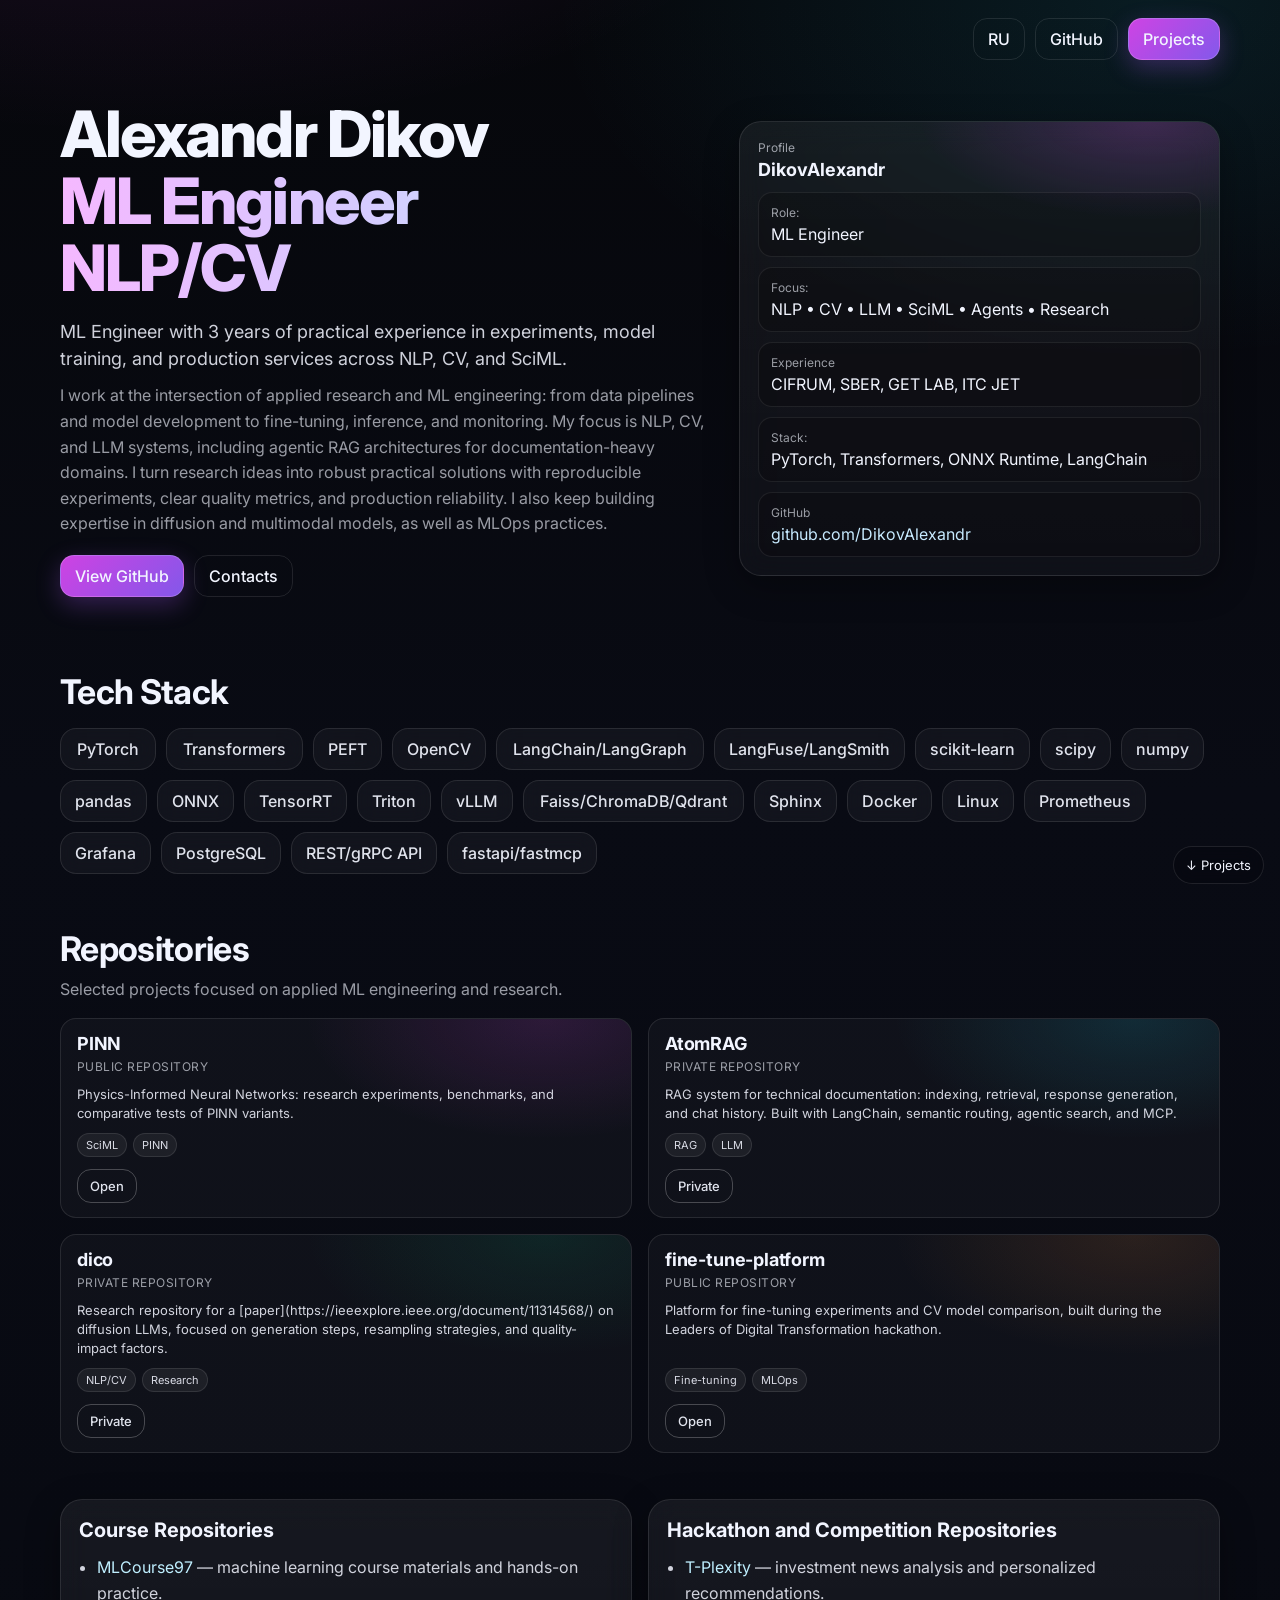
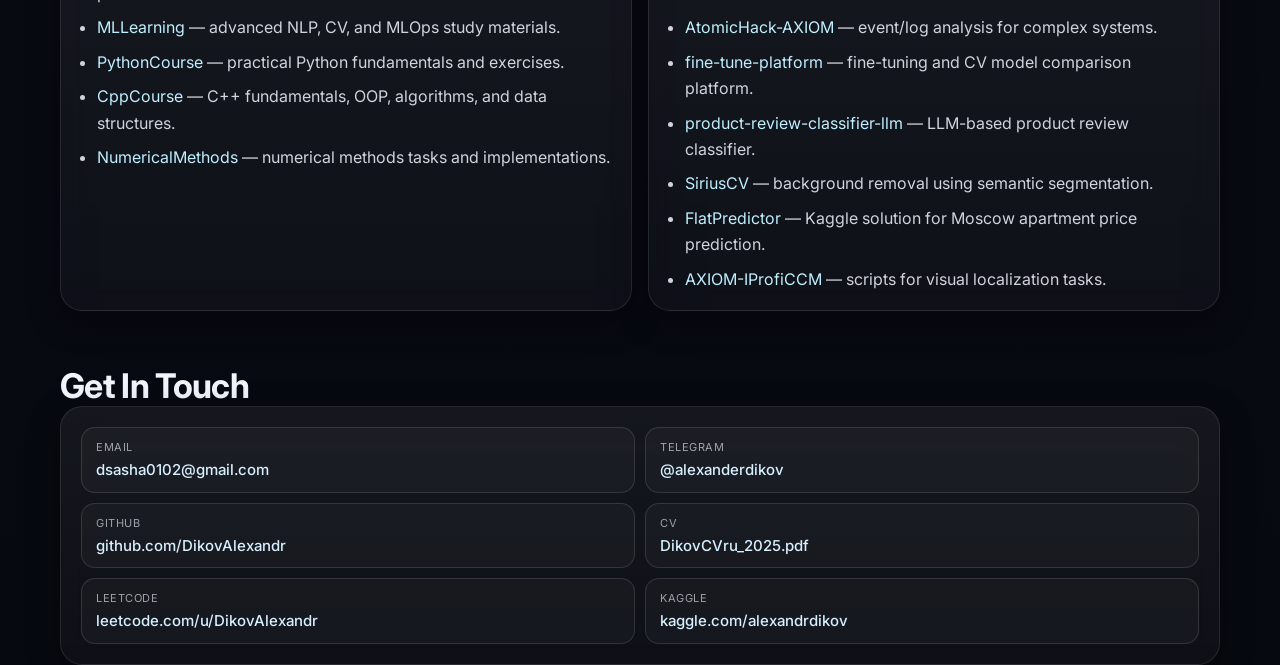
==== index-en.html @ 6590a525 "Add eng version" ====
<!doctype html>
<html lang="en">
<head>
  <meta charset="UTF-8" />
  <meta name="viewport" content="width=device-width, initial-scale=1.0" />
  <title>Alexandr Dikov — ML Engineer (NLP/CV)</title>
  <meta name="description" content="Alexandr Dikov — ML Engineer portfolio: NLP, CV, LLM systems, RAG, and applied ML research." />
  <meta name="theme-color" content="#0a0b12" />

  <meta property="og:title" content="Alexandr Dikov — ML Engineer" />
  <meta property="og:description" content="Portfolio website" />
  <meta property="og:type" content="website" />
  <meta property="og:url" content="https://dikovalexandr.github.io/" />

  <link rel="preconnect" href="https://fonts.googleapis.com">
  <link rel="preconnect" href="https://fonts.gstatic.com" crossorigin>
  <link href="https://fonts.googleapis.com/css2?family=Inter:wght@400;500;600;700;800&display=swap" rel="stylesheet">

  <link rel="stylesheet" href="./style.css" />
</head>
  <body>
  <canvas id="bg-canvas" aria-hidden="true"></canvas>

  <header class="topbar container reveal">
    <nav class="top-actions">
      <a class="btn btn-ghost" href="./index.html" rel="noreferrer">
        RU
      </a>
      <a class="btn btn-ghost" href="https://github.com/DikovAlexandr" target="_blank" rel="noreferrer">
        GitHub
      </a>
      <a class="btn btn-primary" href="#projects">
        Projects
      </a>
    </nav>
  </header>

  <main>
    <section class="hero container">
      <div class="hero-left reveal">
        <h1>
          Alexandr Dikov
          <span class="gradient-text">ML Engineer <br> NLP/CV</span>
        </h1>

        <p class="lead">
          ML Engineer with 3 years of practical experience in experiments, model training, and production services across NLP, CV, and SciML.
        </p>

        <p class="sublead">
            I work at the intersection of applied research and ML engineering: from data pipelines and model development to fine-tuning, inference, and monitoring. My focus is NLP, CV, and LLM systems, including agentic RAG architectures for documentation-heavy domains.
            I turn research ideas into robust practical solutions with reproducible experiments, clear quality metrics, and production reliability. I also keep building expertise in diffusion and multimodal models, as well as MLOps practices.
        </p>

        <div class="hero-actions">
          <a class="btn btn-primary" href="https://github.com/DikovAlexandr" target="_blank" rel="noreferrer">
            View GitHub
          </a>
          <a class="btn btn-ghost" href="#contacts">
            Contacts
          </a>
        </div>
      </div>

      <aside class="hero-right reveal delay-1">
        <div class="glass-card identity-card">
          <div class="identity-header">
            <div>
              <div class="muted">Profile</div>
              <div class="identity-name">DikovAlexandr</div>
            </div>
          </div>

          <div class="identity-list">
            <div class="info-card">
              <div class="muted">Role:</div>
              <div>ML Engineer</div>
            </div>
            <div class="info-card">
              <div class="muted">Focus:</div>
              <div>NLP • CV • LLM • SciML • Agents • Research</div>
            </div>
            <div class="info-card">
              <div class="muted">Experience</div>
              <div>CIFRUM, SBER, GET LAB, ITC JET</div>
            </div>
            <div class="info-card">
              <div class="muted">Stack:</div>
              <div>PyTorch, Transformers, ONNX Runtime, LangChain</div>
            </div>
            <div class="info-card">
              <div class="muted">GitHub</div>
              <div>
                <a href="https://github.com/DikovAlexandr" target="_blank" rel="noreferrer">
                  github.com/DikovAlexandr
                </a>
              </div>
            </div>
          </div>
        </div>
      </aside>
    </section>

    <section class="container section reveal">
      <div class="section-head">
        <!-- <div class="section-kicker">Technologies</div> -->
        <h2>Tech Stack</h2>
      </div>

      <div class="chips-grid">
        <div class="chip chip-wide">PyTorch</div>
        <div class="chip chip-wide">Transformers</div>
        <div class="chip">PEFT</div>
        <div class="chip">OpenCV</div>
        <div class="chip chip-wide">LangChain/LangGraph</div>
        <div class="chip">LangFuse/LangSmith</div>
        <div class="chip">scikit-learn</div>
        <div class="chip">scipy</div>
        <div class="chip">numpy</div>
        <div class="chip">pandas</div>
        <div class="chip">ONNX</div>
        <div class="chip">TensorRT</div>
        <div class="chip">Triton</div>
        <div class="chip">vLLM</div>
        <div class="chip chip-wide">Faiss/ChromaDB/Qdrant</div>
        <div class="chip">Sphinx</div>
        <div class="chip">Docker</div>
        <div class="chip">Linux</div>
        <div class="chip">Prometheus</div>
        <div class="chip">Grafana</div>
        <div class="chip">PostgreSQL</div>
        <div class="chip">REST/gRPC API</div>
        <div class="chip">fastapi/fastmcp</div>
      </div>
    </section>

    <section id="projects" class="container section">
      <div class="section-head reveal">
        <!-- <div class="section-kicker">Repositories</div> -->
        <h2>Repositories</h2>
        <p class="section-desc">
          Selected projects focused on applied ML engineering and research.
        </p>
      </div>

      <div class="projects-grid">
        <article class="project-card project-card-compact">
          <div class="project-glow glow-pink"></div>
          <div class="project-content">
            <div class="project-top">
              <div>
                <h3>PINN</h3>
                <p>Public repository</p>
              </div>
            </div>
            <p class="project-text">
              Physics-Informed Neural Networks: research experiments, benchmarks, and comparative tests of PINN variants.
            </p>
            <div class="tags">
              <span>SciML</span>
              <span>PINN</span>
            </div>
            <a class="btn btn-card" href="https://github.com/DikovAlexandr/PINN" target="_blank" rel="noreferrer">Open</a>
          </div>
        </article>

        <article class="project-card project-card-compact">
          <div class="project-glow glow-cyan"></div>
          <div class="project-content">
            <div class="project-top">
              <div>
                <h3>AtomRAG</h3>
                <p>Private repository</p>
              </div>
            </div>
            <p class="project-text">
              RAG system for technical documentation: indexing, retrieval, response generation, and chat history. Built with LangChain, semantic routing, agentic search, and MCP.
            </p>
            <div class="tags">
              <span>RAG</span>
              <span>LLM</span>
            </div>
            <a class="btn btn-card" href="https://github.com/DikovAlexandr" target="_blank" rel="noreferrer">Private</a>
          </div>
        </article>

        <article class="project-card project-card-compact">
          <div class="project-glow glow-green"></div>
          <div class="project-content">
            <div class="project-top">
              <div>
                <h3>dico</h3>
                <p>Private repository</p>
              </div>
            </div>
            <p class="project-text">
              Research repository for a [paper](https://ieeexplore.ieee.org/document/11314568/) on diffusion LLMs, focused on generation steps, resampling strategies, and quality-impact factors.
            </p>
            <div class="tags">
              <span>NLP/CV</span>
              <span>Research</span>
            </div>
            <a class="btn btn-card" href="https://github.com/DikovAlexandr" target="_blank" rel="noreferrer">Private</a>
          </div>
        </article>

        <article class="project-card project-card-compact">
          <div class="project-glow glow-orange"></div>
          <div class="project-content">
            <div class="project-top">
              <div>
                <h3>fine-tune-platform</h3>
                <p>Public repository</p>
              </div>
            </div>
            <p class="project-text">
              Platform for fine-tuning experiments and CV model comparison, built during the Leaders of Digital Transformation hackathon.
            </p>
            <div class="tags">
              <span>Fine-tuning</span>
              <span>MLOps</span>
            </div>
            <a class="btn btn-card" href="https://github.com/DikovAlexandr/fine-tune-platform" target="_blank" rel="noreferrer">Open</a>
          </div>
        </article>
      </div>
    </section>

    <section class="container section grid-2">
      <div class="glass-card reveal">
        <h3>Course Repositories</h3>
        <ul class="bullet-list">
          <li><a href="https://github.com/DikovAlexandr/MLCourse97" target="_blank" rel="noreferrer">MLCourse97</a> — machine learning course materials and hands-on practice.</li>
          <li><a href="https://github.com/DikovAlexandr/MLLearning" target="_blank" rel="noreferrer">MLLearning</a> — advanced NLP, CV, and MLOps study materials.</li>
          <li><a href="https://github.com/DikovAlexandr/PythonCourse" target="_blank" rel="noreferrer">PythonCourse</a> — practical Python fundamentals and exercises.</li>
          <li><a href="https://github.com/DikovAlexandr/CppCourse" target="_blank" rel="noreferrer">CppCourse</a> — C++ fundamentals, OOP, algorithms, and data structures.</li>
          <li><a href="https://github.com/DikovAlexandr/NumericalMethods" target="_blank" rel="noreferrer">NumericalMethods</a> — numerical methods tasks and implementations.</li>
        </ul>
      </div>

      <div class="glass-card reveal delay-1">
        <h3>Hackathon and Competition Repositories</h3>
        <ul class="bullet-list">
          <li><a href="https://github.com/DikovAlexandr/T-Plexity" target="_blank" rel="noreferrer">T-Plexity</a> — investment news analysis and personalized recommendations.</li>
          <li><a href="https://github.com/DikovAlexandr/AtomicHack-AXIOM" target="_blank" rel="noreferrer">AtomicHack-AXIOM</a> — event/log analysis for complex systems.</li>
          <li><a href="https://github.com/DikovAlexandr/fine-tune-platform" target="_blank" rel="noreferrer">fine-tune-platform</a> — fine-tuning and CV model comparison platform.</li>
          <li><a href="https://github.com/DikovAlexandr/product-review-classifier-llm" target="_blank" rel="noreferrer">product-review-classifier-llm</a> — LLM-based product review classifier.</li>
          <li><a href="https://github.com/DikovAlexandr/SiriusCV" target="_blank" rel="noreferrer">SiriusCV</a> — background removal using semantic segmentation.</li>
          <li><a href="https://github.com/DikovAlexandr/FlatPredictor" target="_blank" rel="noreferrer">FlatPredictor</a> — Kaggle solution for Moscow apartment price prediction.</li>
          <li><a href="https://github.com/DikovAlexandr/AXIOM-IProfiCCM" target="_blank" rel="noreferrer">AXIOM-IProfiCCM</a> — scripts for visual localization tasks.</li>
        </ul>
      </div>
    </section>

    <section id="contacts" class="container section reveal">
      <div class="section-head">
        <!-- <div class="section-kicker">Contacts</div> -->
        <h2>Get In Touch</h2>
      </div>

      <div class="contact-card glass-card">
        <div class="contact-grid">
          <a class="contact-item" href="mailto:dsasha0102@gmail.com">
            <span class="contact-label">Email</span>
            <span class="contact-value">dsasha0102@gmail.com</span>
          </a>
          <a class="contact-item" href="https://t.me/alexanderdikov" target="_blank" rel="noreferrer">
            <span class="contact-label">Telegram</span>
            <span class="contact-value">@alexanderdikov</span>
          </a>
          <a class="contact-item" href="https://github.com/DikovAlexandr" target="_blank" rel="noreferrer">
            <span class="contact-label">GitHub</span>
            <span class="contact-value">github.com/DikovAlexandr</span>
          </a>
          <a class="contact-item" href="./DikovCVru_2025.pdf" target="_blank" rel="noreferrer">
            <span class="contact-label">CV</span>
            <span class="contact-value">DikovCVru_2025.pdf</span>
          </a>
          <a class="contact-item" href="https://leetcode.com/u/DikovAlexandr/" target="_blank" rel="noreferrer">
            <span class="contact-label">LeetCode</span>
            <span class="contact-value">leetcode.com/u/DikovAlexandr</span>
          </a>
          <a class="contact-item" href="https://www.kaggle.com/alexandrdikov" target="_blank" rel="noreferrer">
            <span class="contact-label">Kaggle</span>
            <span class="contact-value">kaggle.com/alexandrdikov</span>
          </a>
        </div>
      </div>
    </section>
  </main>

  <a class="floating-cta" href="#projects" aria-label="To projects">↓ Projects</a>

  <script src="./script.js"></script>
</body>
</html>
---- style.css ----
:root {
    --bg: #070910;
    --bg-2: #0c1020;
    --text: #f2f5ff;
    --muted: rgba(242, 245, 255, 0.62);
    --card: rgba(255, 255, 255, 0.06);
    --card-border: rgba(255, 255, 255, 0.10);
    --shadow: 0 10px 35px rgba(0, 0, 0, 0.32);
    --radius: 20px;
  
    --pink: #d946ef;
    --violet: #8b5cf6;
    --cyan: #22d3ee;
    --emerald: #10b981;
    --orange: #fb923c;
  }
  
  * { box-sizing: border-box; }
  
  html {
    scroll-behavior: smooth;
  }
  
  body {
    margin: 0;
    background:
      radial-gradient(1200px 600px at 10% -10%, rgba(217,70,239,0.12), transparent 60%),
      radial-gradient(1000px 600px at 90% 0%, rgba(34,211,238,0.10), transparent 60%),
      linear-gradient(180deg, #06070b 0%, #090b14 35%, #070910 100%);
    color: var(--text);
    font-family: "Inter", system-ui, -apple-system, Segoe UI, Roboto, Arial, sans-serif;
    overflow-x: hidden;
  }
  
  #bg-canvas {
    position: fixed;
    inset: 0;
    width: 100%;
    height: 100%;
    z-index: -3;
    pointer-events: none;
  }
  
  .noise {
    position: fixed;
    inset: 0;
    z-index: -2;
    pointer-events: none;
    opacity: 0.05;
    background-image:
      radial-gradient(circle at 25% 25%, #fff 0.6px, transparent 0.7px),
      radial-gradient(circle at 75% 75%, #fff 0.6px, transparent 0.7px);
    background-size: 6px 6px, 8px 8px;
  }
  
  .orb {
    position: fixed;
    border-radius: 999px;
    filter: blur(40px);
    z-index: -1;
    pointer-events: none;
    opacity: 0.35;
    animation: floatOrb 14s ease-in-out infinite;
  }
  
  .orb-1 {
    width: 320px; height: 320px;
    left: -60px; top: 70px;
    background: rgba(217, 70, 239, 0.6);
    animation-delay: 0s;
  }
  
  .orb-2 {
    width: 360px; height: 360px;
    right: -80px; top: 10px;
    background: rgba(34, 211, 238, 0.55);
    animation-delay: -4s;
  }
  
  .orb-3 {
    width: 260px; height: 260px;
    left: 30%; top: 260px;
    background: rgba(139, 92, 246, 0.5);
    animation-delay: -8s;
  }
  
  @keyframes floatOrb {
    0%, 100% { transform: translate3d(0,0,0) scale(1); }
    25% { transform: translate3d(20px,-25px,0) scale(1.05); }
    50% { transform: translate3d(-15px,8px,0) scale(0.97); }
    75% { transform: translate3d(10px,20px,0) scale(1.03); }
  }
  
  .container {
    width: min(1160px, calc(100% - 32px));
    margin: 0 auto;
  }
  
.topbar {
  padding-top: 18px;
  display: flex;
  align-items: center;
  justify-content: flex-end;
  gap: 14px;
  position: sticky;
  top: 0;
  z-index: 20;
  backdrop-filter: none;
}

.topbar::before {
  content: none;
}
  
  .pill {
    display: inline-flex;
    align-items: center;
    gap: 10px;
    padding: 10px 14px;
    border-radius: 999px;
    background: rgba(255,255,255,0.04);
    border: 1px solid var(--card-border);
    color: var(--muted);
    font-size: 13px;
  }
  
  .dot {
    width: 8px;
    height: 8px;
    border-radius: 999px;
    background: #22c55e;
    box-shadow: 0 0 0 6px rgba(34,197,94,0.10);
    animation: pulse 1.8s infinite;
  }
  @keyframes pulse {
    0%,100% { transform: scale(1); opacity: 1; }
    50% { transform: scale(1.2); opacity: 0.8; }
  }
  
  .top-actions {
    display: flex;
    align-items: center;
    gap: 10px;
  }
  
  .btn {
    display: inline-flex;
    align-items: center;
    justify-content: center;
    gap: 8px;
    border-radius: 14px;
    padding: 10px 14px;
    text-decoration: none;
    color: var(--text);
    border: 1px solid var(--card-border);
    transition: transform .2s ease, box-shadow .2s ease, background .2s ease, opacity .2s ease;
    cursor: pointer;
    will-change: transform;
    font-weight: 500;
  }
  
  .btn:hover {
    transform: translateY(-1px);
  }
  
  .btn-primary {
    background: linear-gradient(135deg, rgba(217,70,239,0.95), rgba(139,92,246,0.95));
    border-color: rgba(255,255,255,0.18);
    box-shadow: 0 8px 24px rgba(168, 85, 247, 0.28);
  }
  
  .btn-primary:hover {
    box-shadow: 0 12px 28px rgba(168, 85, 247, 0.35);
  }
  
.btn-ghost {
  background: transparent;
}

.btn-ghost:hover {
  background: rgba(255,255,255,0.06);
}
  
  .hero {
    padding: 40px 0 20px;
    display: grid;
    grid-template-columns: 1.15fr .85fr;
    gap: 28px;
    align-items: center;
  }
  
  .tag {
    display: inline-flex;
    align-items: center;
    gap: 8px;
    border-radius: 999px;
    padding: 8px 12px;
    background: rgba(217,70,239,0.10);
    border: 1px solid rgba(217,70,239,0.22);
    color: #f4d6ff;
    font-size: 12px;
    margin-bottom: 14px;
  }
  
  h1 {
    margin: 0;
    font-size: clamp(32px, 5vw, 64px);
    line-height: 1.05;
    letter-spacing: -0.03em;
    font-weight: 800;
  }
  
  .gradient-text {
    display: block;
    background: linear-gradient(90deg, #f5b8ff 0%, #d8c8ff 42%, #bfefff 100%);
    -webkit-background-clip: text;
    background-clip: text;
    color: transparent;
  }
  
  .lead {
    margin: 16px 0 0;
    color: rgba(242,245,255,0.85);
    font-size: 18px;
    line-height: 1.55;
    max-width: 760px;
  }
  
  .sublead {
    margin: 10px 0 0;
    color: var(--muted);
    line-height: 1.6;
    max-width: 760px;
  }
  
  .hero-actions {
    display: flex;
    flex-wrap: wrap;
    gap: 10px;
    margin-top: 18px;
  }
  
  .stats {
    margin-top: 20px;
    display: grid;
    grid-template-columns: repeat(3, minmax(0,1fr));
    gap: 12px;
  }
  
  .stat-card {
    background: var(--card);
    border: 1px solid var(--card-border);
    border-radius: 18px;
    padding: 14px;
    backdrop-filter: blur(10px);
    box-shadow: var(--shadow);
  }
  
  .stat-value {
    font-weight: 700;
    letter-spacing: -0.02em;
    margin-bottom: 4px;
  }
  
  .stat-label {
    font-size: 12px;
    color: var(--muted);
  }
  
  .glass-card {
    background: linear-gradient(180deg, rgba(255,255,255,0.06), rgba(255,255,255,0.03));
    border: 1px solid var(--card-border);
    border-radius: 22px;
    padding: 18px;
    backdrop-filter: blur(14px);
    box-shadow: var(--shadow);
  }
  
  .identity-card {
    position: relative;
    overflow: hidden;
  }
  
  .identity-card::before {
    content: "";
    position: absolute;
    inset: -1px;
    background: radial-gradient(380px 160px at 85% 0%, rgba(217,70,239,0.20), transparent 60%);
    pointer-events: none;
  }
  
  .identity-header {
    display: flex;
    align-items: center;
    justify-content: space-between;
    gap: 12px;
    margin-bottom: 12px;
  }
  
  .featured-badge {
    padding: 6px 10px;
    border-radius: 999px;
    font-size: 12px;
    color: #fde68a;
    background: rgba(251,191,36,0.08);
    border: 1px solid rgba(251,191,36,0.18);
    white-space: nowrap;
  }
  
  .identity-name {
    font-weight: 700;
    font-size: 18px;
  }
  
  .identity-list {
    display: grid;
    gap: 10px;
  }
  
  .info-card {
    border-radius: 14px;
    padding: 12px;
    background: rgba(0,0,0,0.20);
    border: 1px solid rgba(255,255,255,0.08);
  }
  
  .info-card a {
    color: #c7eaff;
    text-decoration: none;
  }
  .info-card a:hover { text-decoration: underline; }
  
  .muted {
    color: var(--muted);
    font-size: 12px;
    margin-bottom: 4px;
  }
  
  .section {
    margin-top: 38px;
    padding-top: 8px;
  }
  
  .section-head h2 {
    margin: 8px 0 0;
    font-size: clamp(24px, 3vw, 34px);
    letter-spacing: -0.02em;
  }
  
  .section-kicker {
    color: rgba(242,245,255,0.65);
    font-size: 13px;
  }
  
  .section-desc {
    margin-top: 8px;
    color: var(--muted);
    line-height: 1.55;
  }
  
.chips-grid {
  margin-top: 16px;
  display: flex;
  flex-wrap: wrap;
  gap: 10px;
}

.chip {
  padding: 10px 14px;
  border-radius: 16px;
  border: 1px solid var(--card-border);
  background: rgba(255,255,255,0.04);
  backdrop-filter: blur(10px);
  color: rgba(242,245,255,0.92);
  font-weight: 500;
  width: fit-content;
  max-width: 100%;
  transition: transform .2s ease, background .2s ease;
}

.chip-wide {
  padding-left: 16px;
  padding-right: 16px;
}

.chip:hover {
  transform: translateY(-2px);
  background: rgba(255,255,255,0.07);
}
  
  .projects-grid {
    margin-top: 16px;
    display: grid;
    grid-template-columns: repeat(2, minmax(0,1fr));
    gap: 16px;
  }
  
.project-card {
  position: relative;
  overflow: hidden;
  border-radius: 16px;
  border: 1px solid var(--card-border);
  background: rgba(255,255,255,0.03);
  min-height: 200px;
  box-shadow: none;
}
  
  .project-glow {
    position: absolute;
    inset: 0;
    opacity: 0.65;
    pointer-events: none;
  }
  
  .glow-pink { background: radial-gradient(400px 200px at 85% 0%, rgba(217,70,239,0.22), transparent 60%); }
  .glow-cyan { background: radial-gradient(400px 200px at 85% 0%, rgba(34,211,238,0.20), transparent 60%); }
  .glow-green { background: radial-gradient(400px 200px at 85% 0%, rgba(16,185,129,0.18), transparent 60%); }
  .glow-orange { background: radial-gradient(400px 200px at 85% 0%, rgba(251,146,60,0.18), transparent 60%); }
  
.project-content {
  position: relative;
  z-index: 1;
  padding: 14px 16px;
  display: flex;
  flex-direction: column;
  height: 100%;
}
  
  .project-top {
    display: flex;
    align-items: flex-start;
    justify-content: space-between;
    gap: 12px;
  }
  
.project-top h3 {
  margin: 0;
  font-size: 18px;
  letter-spacing: -0.01em;
}

.project-top p {
  margin: 4px 0 0;
  color: var(--muted);
  font-size: 12px;
  line-height: 1.45;
  text-transform: uppercase;
  letter-spacing: 0.04em;
}
  
  .project-icon {
    display: inline-flex;
    width: 36px;
    height: 36px;
    align-items: center;
    justify-content: center;
    border-radius: 12px;
    background: rgba(255,255,255,0.08);
    border: 1px solid rgba(255,255,255,0.10);
  }
  
.project-text {
  margin: 10px 0 0;
  color: rgba(242,245,255,0.86);
  line-height: 1.45;
  font-size: 13px;
  flex-grow: 1;
}

.tags {
  margin-top: 10px;
  display: flex;
  flex-wrap: wrap;
  gap: 6px;
}

.tags span {
  border-radius: 999px;
  border: 1px solid rgba(255,255,255,0.10);
  background: rgba(255,255,255,0.06);
  padding: 4px 8px;
  font-size: 11px;
  color: rgba(242,245,255,0.88);
}

.btn-card {
  margin-top: 12px;
  align-self: flex-start;
  background: transparent;
  color: rgba(242,245,255,0.92);
  border-color: rgba(255,255,255,0.24);
  padding: 8px 12px;
  font-size: 13px;
}
.btn-card:hover {
  background: rgba(255,255,255,0.08);
}
  
.grid-2 {
  display: grid;
  grid-template-columns: repeat(2, minmax(0, 1fr));
  gap: 16px;
}
  
  .grid-2 h3 {
    margin-top: 0;
    margin-bottom: 12px;
    font-size: 20px;
  }
  
  .bullet-list {
    margin: 0;
    padding-left: 18px;
    color: rgba(242,245,255,0.85);
    line-height: 1.65;
  }
  
.bullet-list li + li {
  margin-top: 8px;
}

.bullet-list a {
  color: #bfefff;
  text-decoration: none;
}

.bullet-list a:hover {
  text-decoration: underline;
}

.mini-grid {
  display: grid;
  grid-template-columns: repeat(2, minmax(0,1fr));
  gap: 10px;
}
  .mini-grid > div {
    border-radius: 12px;
    padding: 10px 12px;
    border: 1px solid rgba(255,255,255,0.08);
    background: rgba(0,0,0,0.20);
    color: rgba(242,245,255,0.86);
    font-size: 14px;
  }
  
.contact-card p {
  margin: 8px 0;
}
.contact-card a {
  color: #bfefff;
  text-decoration: none;
}
.contact-card a:hover {
  text-decoration: underline;
}

.contact-card {
  padding: 20px;
}

.contact-grid {
  display: grid;
  grid-template-columns: repeat(2, minmax(0, 1fr));
  gap: 10px;
}

.contact-item {
  display: grid;
  gap: 6px;
  padding: 12px 14px;
  border-radius: 14px;
  border: 1px solid rgba(255,255,255,0.12);
  background: rgba(255,255,255,0.03);
  transition: transform .2s ease, background .2s ease, border-color .2s ease;
  text-decoration: none;
}

.contact-item:hover {
  transform: translateY(-1px);
  background: rgba(255,255,255,0.06);
  border-color: rgba(191,239,255,0.35);
  text-decoration: none;
}

.contact-label {
  font-size: 11px;
  letter-spacing: 0.05em;
  text-transform: uppercase;
  color: var(--muted);
}

.contact-value {
  color: #d7f0ff;
  font-size: 15px;
  font-weight: 500;
  line-height: 1.3;
  word-break: break-word;
}
  
  .floating-cta {
    position: fixed;
    right: 16px;
    bottom: 16px;
    z-index: 10;
    text-decoration: none;
    color: var(--text);
    border-radius: 999px;
    border: 1px solid var(--card-border);
    background: rgba(7,9,16,0.65);
    backdrop-filter: blur(10px);
    padding: 10px 12px;
    font-size: 13px;
    transition: transform .2s ease, background .2s ease;
  }
  .floating-cta:hover {
    transform: translateY(-2px);
    background: rgba(255,255,255,0.08);
  }
  
  /* reveal animation */
  .reveal {
    opacity: 0;
    transform: translateY(18px);
    transition: opacity .7s ease, transform .7s ease;
  }
  .reveal.show {
    opacity: 1;
    transform: translateY(0);
  }
  .reveal.delay-1 {
    transition-delay: .12s;
  }
  
  /* tilt effect helpers */
  .tilt-card {
    transform-style: preserve-3d;
    will-change: transform;
    transition: transform .12s ease-out;
  }
  
  /* responsive */
  @media (max-width: 980px) {
    .hero {
      grid-template-columns: 1fr;
      gap: 18px;
    }
  
    .stats {
      grid-template-columns: 1fr;
    }
  
  .chips-grid {
    gap: 8px;
  }
  
    .projects-grid {
      grid-template-columns: 1fr;
    }
  
    .grid-2 {
      grid-template-columns: 1fr;
    }
  }
  
  @media (max-width: 640px) {
    .container {
      width: min(1160px, calc(100% - 20px));
    }
  
    .topbar {
      gap: 10px;
      flex-direction: column;
      align-items: stretch;
    }
  
    .top-actions {
      justify-content: space-between;
    }
  
  .chips-grid {
    gap: 8px;
  }
  
  .mini-grid {
    grid-template-columns: 1fr;
  }

  .contact-grid {
    grid-template-columns: 1fr;
  }
  
    .floating-cta {
      right: 12px;
      bottom: 12px;
    }
  }
  
  /* Reduced motion */
  @media (prefers-reduced-motion: reduce) {
    html { scroll-behavior: auto; }
    .orb, .dot { animation: none !important; }
    .reveal, .reveal.show {
      opacity: 1 !important;
      transform: none !important;
      transition: none !important;
    }
    .tilt-card {
      transition: none !important;
    }
  }
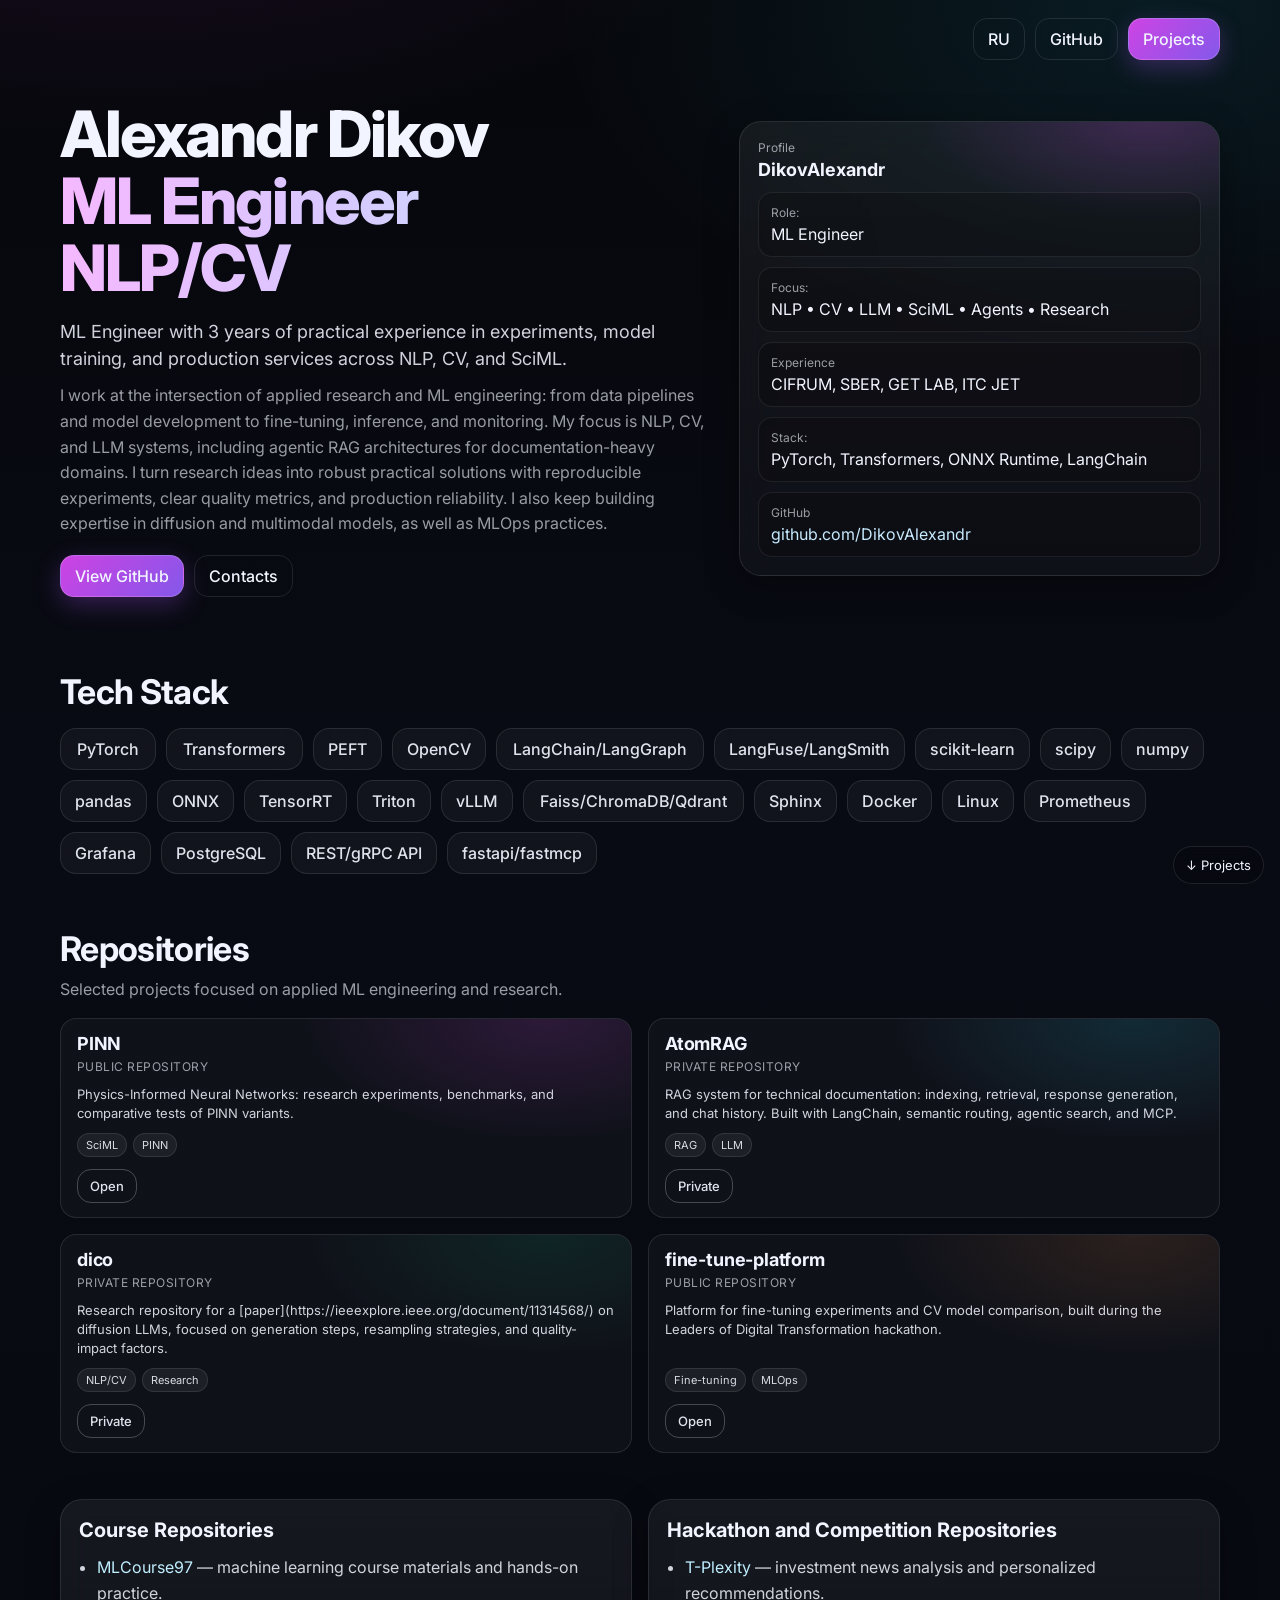
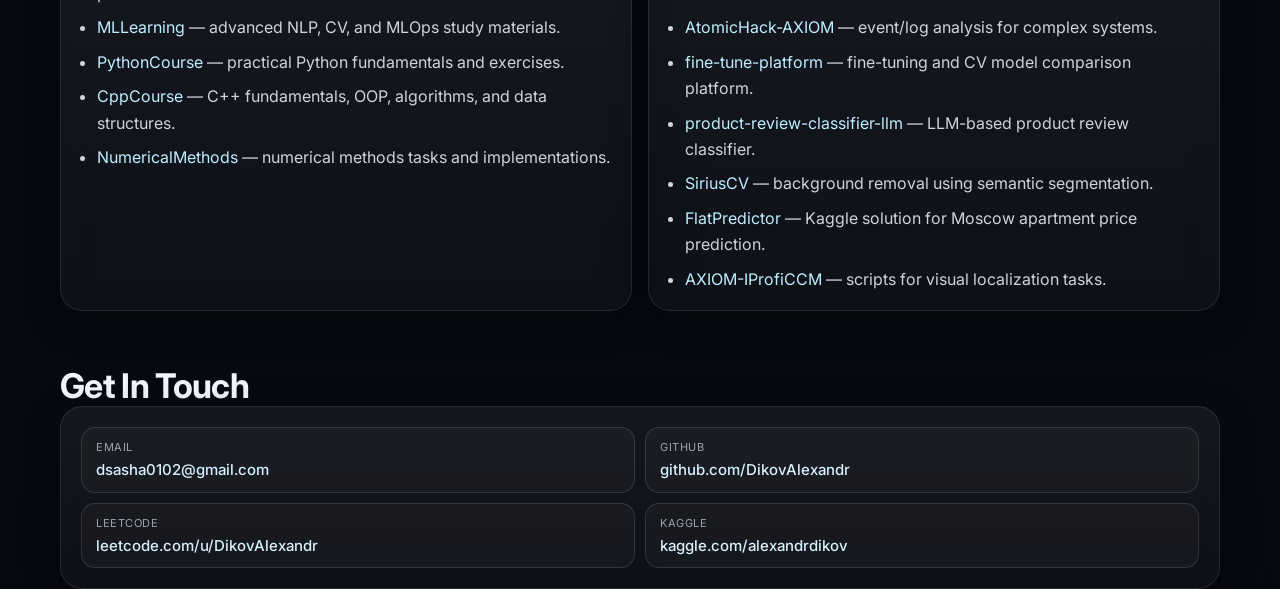
==== commit 5440420f: "Delete CV pdf and link from EN version" ====
--- a/index-en.html
+++ b/index-en.html
@@ -264,18 +264,10 @@
             <span class="contact-label">Email</span>
             <span class="contact-value">dsasha0102@gmail.com</span>
           </a>
-          <a class="contact-item" href="https://t.me/alexanderdikov" target="_blank" rel="noreferrer">
-            <span class="contact-label">Telegram</span>
-            <span class="contact-value">@alexanderdikov</span>
-          </a>
           <a class="contact-item" href="https://github.com/DikovAlexandr" target="_blank" rel="noreferrer">
             <span class="contact-label">GitHub</span>
             <span class="contact-value">github.com/DikovAlexandr</span>
           </a>
-          <a class="contact-item" href="./DikovCVru_2025.pdf" target="_blank" rel="noreferrer">
-            <span class="contact-label">CV</span>
-            <span class="contact-value">DikovCVru_2025.pdf</span>
-          </a>
           <a class="contact-item" href="https://leetcode.com/u/DikovAlexandr/" target="_blank" rel="noreferrer">
             <span class="contact-label">LeetCode</span>
             <span class="contact-value">leetcode.com/u/DikovAlexandr</span>
